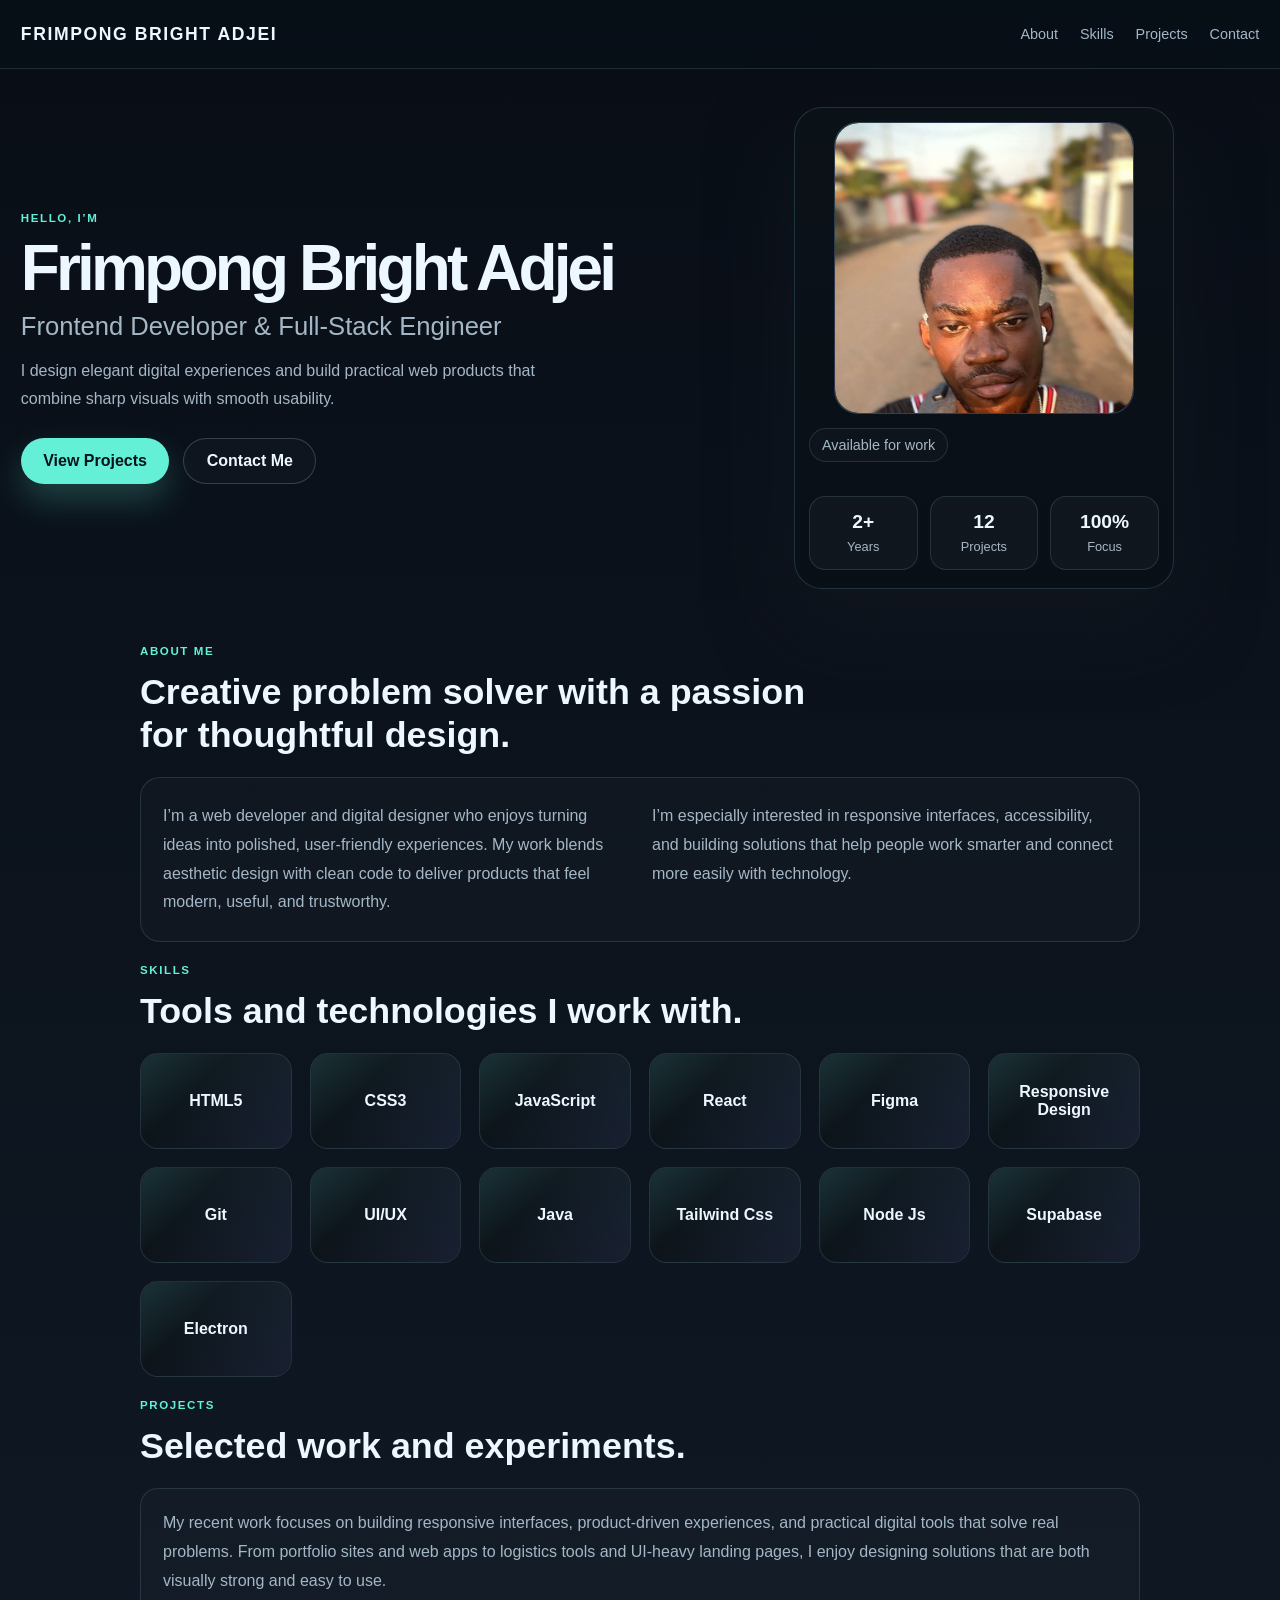
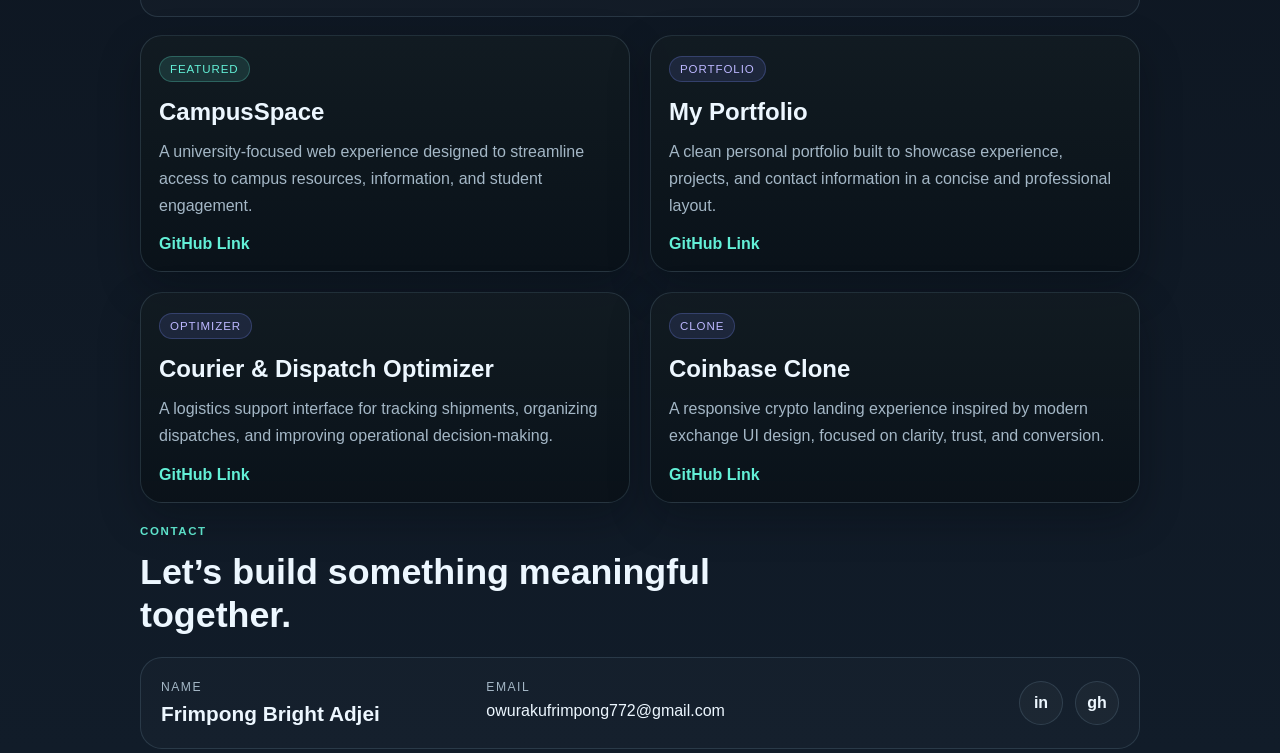
==== WEB DEVELOPMENT & DESIGNING-LEVEL1/TASK2-PORTFOLIO/index.html @ 3b3bf9d5 "Add initial HTML and CSS files for portfolio website" ====
<!doctype html>
<html lang="en">
  <head>
    <meta charset="UTF-8" />
    <meta name="viewport" content="width=device-width, initial-scale=1.0" />
    <title>Frimpong Bright Adjei | Portfolio</title>
    <meta
      name="description"
      content="Personal portfolio website showcasing skills, projects, and contact information."
    />
    <link rel="stylesheet" href="styles.css" />
  </head>

  <body>
    <div class="page-shell">
      <header class="site-header">
        <nav class="nav container" aria-label="Main navigation">
          <a href="#top" class="brand">Frimpong Bright Adjei</a>
          <div class="nav-links">
            <a href="#about">About</a>
            <a href="#skills">Skills</a>
            <a href="#projects">Projects</a>
            <a href="#contact">Contact</a>
          </div>
        </nav>
      </header>

      <main id="top">
        <section class="hero container section-spacing">
          <div class="hero-copy">
            <p class="eyebrow">Hello, I’m</p>
            <h1>Frimpong Bright Adjei</h1>
            <h2>Frontend Developer &amp; Full-Stack Engineer</h2>
            <p class="hero-text">
              I design elegant digital experiences and build practical web
              products that combine sharp visuals with smooth usability.
            </p>
            <div class="cta-group">
              <a class="primary-btn" href="#projects">View Projects</a>
              <a class="secondary-btn" href="#contact">Contact Me</a>
            </div>
          </div>

          <div class="hero-visual" aria-label="Profile preview">
            <div class="profile-card">
              <div class="avatar-frame">
                <img
                  class="avatar"
                  src="./assets/my picture.jpeg"
                  alt="Frimpong Bright Adjei portrait"
                />
              </div>

              <div class="status-row">Available for work</div>

              <div class="mini-stats">
                <div>
                  <strong>2+</strong>
                  <span>Years</span>
                </div>
                <div>
                  <strong>12</strong>
                  <span>Projects</span>
                </div>
                <div>
                  <strong>100%</strong>
                  <span>Focus</span>
                </div>
              </div>
            </div>
          </div>
        </section>

        <section id="about" class="container section-spacing">
          <div class="section-heading">
            <p class="eyebrow">About Me</p>
            <h3>
              Creative problem solver with a passion for thoughtful design.
            </h3>
          </div>
          <div class="about-content">
            <p>
              I’m a web developer and digital designer who enjoys turning ideas
              into polished, user-friendly experiences. My work blends aesthetic
              design with clean code to deliver products that feel modern,
              useful, and trustworthy.
            </p>
            <p>
              I’m especially interested in responsive interfaces, accessibility,
              and building solutions that help people work smarter and connect
              more easily with technology.
            </p>
          </div>
        </section>

        <section id="skills" class="container section-spacing">
          <div class="section-heading">
            <p class="eyebrow">Skills</p>
            <h3>Tools and technologies I work with.</h3>
          </div>

          <div class="skills-grid">
            <div class="skill-card"><span>HTML5</span></div>
            <div class="skill-card"><span>CSS3</span></div>
            <div class="skill-card"><span>JavaScript</span></div>
            <div class="skill-card"><span>React</span></div>
            <div class="skill-card"><span>Figma</span></div>
            <div class="skill-card"><span>Responsive Design</span></div>
            <div class="skill-card"><span>Git</span></div>
            <div class="skill-card"><span>UI/UX</span></div>
            <div class="skill-card"><span>Java</span></div>
            <div class="skill-card"><span>Tailwind Css</span></div>
            <div class="skill-card"><span>Node Js</span></div>
            <div class="skill-card"><span>Supabase</span></div>
            <div class="skill-card"><span>Electron</span></div>
          </div>
        </section>

        <section id="projects" class="container section-spacing">
          <div class="section-heading">
            <p class="eyebrow">Projects</p>
            <h3>Selected work and experiments.</h3>
          </div>

          <div class="project-summary">
            <p>
              My recent work focuses on building responsive interfaces,
              product-driven experiences, and practical digital tools that solve
              real problems. From portfolio sites and web apps to logistics
              tools and UI-heavy landing pages, I enjoy designing solutions that
              are both visually strong and easy to use.
            </p>
          </div>

          <div class="projects-grid">
            <article class="project-card">
              <div class="project-badge">Featured</div>
              <h4>CampusSpace</h4>
              <p>
                A university-focused web experience designed to streamline
                access to campus resources, information, and student engagement.
              </p>
              <a
                href="https://github.com/Bright708/CampusSapce"
                target="_blank"
                rel="noreferrer"
                >GitHub Link</a
              >
            </article>

            <article class="project-card">
              <div class="project-badge alt">Portfolio</div>
              <h4>My Portfolio</h4>
              <p>
                A clean personal portfolio built to showcase experience,
                projects, and contact information in a concise and professional
                layout.
              </p>
              <a
                href="https://github.com/Bright708/My-Portfolio"
                target="_blank"
                rel="noreferrer"
                >GitHub Link</a
              >
            </article>

            <article class="project-card">
              <div class="project-badge alt">Optimizer</div>
              <h4>Courier &amp; Dispatch Optimizer</h4>
              <p>
                A logistics support interface for tracking shipments, organizing
                dispatches, and improving operational decision-making.
              </p>
              <a
                href="https://github.com/Bright708/Ghana-Smart-Courier-Dispatch-Optimizer-GSCDO-"
                target="_blank"
                rel="noreferrer"
                >GitHub Link</a
              >
            </article>

            <article class="project-card">
              <div class="project-badge alt">Clone</div>
              <h4>Coinbase Clone</h4>
              <p>
                A responsive crypto landing experience inspired by modern
                exchange UI design, focused on clarity, trust, and conversion.
              </p>
              <a
                href="https://github.com/Bright708/22235616_Course_IA_Coinbase-Clone"
                target="_blank"
                rel="noreferrer"
                >GitHub Link</a
              >
            </article>
          </div>
        </section>

        <section id="contact" class="container section-spacing">
          <div class="section-heading">
            <p class="eyebrow">Contact</p>
            <h3>Let’s build something meaningful together.</h3>
          </div>

          <div class="contact-card">
            <div>
              <p class="label">Name</p>
              <h4>Frimpong Bright Adjei</h4>
            </div>
            <div>
              <p class="label">Email</p>
              <a href="mailto:owurakufrimpong772@gmail.com"
                >owurakufrimpong772@gmail.com</a
              >
            </div>
            <div class="socials" aria-label="Social media links">
              <a
                href="https://www.linkedin.com/in/bright-frimpong-50668031a"
                target="_blank"
                rel="noreferrer"
                aria-label="LinkedIn"
                >in</a
              >
              <a
                href="https://github.com/Bright708"
                target="_blank"
                rel="noreferrer"
                aria-label="GitHub"
                >gh</a
              >
            </div>
          </div>
        </section>
      </main>
    </div>
  </body>
</html>
---- WEB DEVELOPMENT & DESIGNING-LEVEL1/TASK2-PORTFOLIO/styles.css ----
:root {
  --bg: #071018;
  --bg-soft: #0d1822;
  --panel: rgba(12, 20, 29, 0.9);
  --panel-strong: rgba(18, 29, 38, 0.98);
  --line: rgba(139, 178, 201, 0.18);
  --text: #edf7ff;
  --muted: #a4b7c6;
  --primary: #63f0d7;
  --primary-strong: #4ed2f8;
  --secondary: #7d8cff;
  --highlight: #bcb7ff;
  --shadow: rgba(17, 23, 30, 0.8);
}

* {
  box-sizing: border-box;
  margin: 0;
  padding: 0;
}

html {
  scroll-behavior: smooth;
}

body {
  font-family: "Segoe UI", Tahoma, Geneva, Verdana, sans-serif;
  background: linear-gradient(180deg, #090e16 0%, #111c29 100%);
  color: var(--text);
  min-height: 100vh;
  width: 100%;
}

img {
  max-width: 100%;
  display: block;
}

img,
a {
  -webkit-tap-highlight-color: transparent;
}

a {
  color: inherit;
  text-decoration: none;
}

.page-shell {
  width: 100%;
  margin: 0 auto;
  padding: 0;
}

.container {
  width: min(1000px, calc(100% - 1.5rem));
  padding: 0;
  flex-direction: row;
  margin: 0 auto;
}

.section-spacing {
  padding-top: 18px;
  padding-bottom: 4px;
}

.site-header {
  position: sticky;
  width: 100%;
  top: 0;
  backdrop-filter: blur(18px);
  background: rgba(7, 16, 24, 0.5);
  border-bottom: 1px solid var(--line);
  z-index: 20;
}

.nav {
  width: 100%;
  padding: 0 1.3rem;
  display: flex;
  align-items: center;
  justify-content: space-between;
  min-height: 68px;
}

.brand {
  font-size: 1.1rem;
  font-weight: 700;
  letter-spacing: 0.09em;
  text-transform: uppercase;
}

.nav-links {
  display: flex;
  align-items: center;
  gap: 22px;
  color: var(--muted);
  font-size: 0.9rem;
}

.nav-links a {
  transition: color 0.25s ease;
}

.nav-links a:hover,
.nav-links a:focus-visible {
  color: var(--text);
}

.hero {
  width: 100%;
  padding: 0 1.3rem;
  display: grid;
  grid-template-columns: 1.1fr 0.9fr;
  align-items: center;
  gap: 15px;
  min-height: 62vh;
}

.eyebrow {
  color: var(--primary);
  font-weight: 700;
  letter-spacing: 0.14em;
  text-transform: uppercase;
  font-size: 0.72rem;
  margin-bottom: 14px;
}

.hero-copy h1 {
  font-size: clamp(2.8rem, 5vw, 4.8rem);
  letter-spacing: -0.06em;
  line-height: 0.94;
  margin-bottom: 14px;
}

.hero-copy h2 {
  font-size: clamp(1.15rem, 2vw, 1.9rem);
  color: var(--muted);
  margin-bottom: 16px;
  font-weight: 500;
}

.hero-text {
  max-width: 560px;
  color: var(--muted);
  font-size: 1rem;
  line-height: 1.8;
}

.cta-group {
  display: flex;
  flex-wrap: wrap;
  gap: 14px;
  margin-top: 24px;
}

.primary-btn,
.secondary-btn {
  display: inline-flex;
  align-items: center;
  justify-content: center;
  padding: 0.82rem 1.4rem;
  border-radius: 999px;
  font-weight: 700;
  transition:
    transform 0.25s ease,
    box-shadow 0.25s ease,
    border-color 0.25s ease;
}

.primary-btn {
  background: var(--primary);
  color: #031319;
  box-shadow: 0 16px 32px rgba(99, 240, 215, 0.22);
}

.secondary-btn {
  border: 1px solid rgba(255, 255, 255, 0.18);
  background: rgba(255, 255, 255, 0.02);
}

.primary-btn:hover,
.secondary-btn:hover,
.primary-btn:focus-visible,
.secondary-btn:focus-visible {
  transform: translateY(-2px);
}

.hero-visual {
  display: flex;
  justify-content: center;
}

.profile-card {
  width: min(100%, 380px);
  background: linear-gradient(
    180deg,
    rgba(11, 18, 24, 0.96),
    rgba(9, 16, 22, 0.96)
  );
  border: 1px solid rgba(127, 204, 255, 0.18);
  border-radius: 28px;
  box-shadow: 0 30px 80px var(--shadow);
  padding: 14px 14px 18px;
}

.avatar-frame {
  width: min(100%, 300px);
  margin: 0 auto 14px;
  border-radius: 24px;
  overflow: hidden;
  border: 1px solid rgba(255, 255, 255, 0.08);
  background: linear-gradient(
    135deg,
    rgba(99, 240, 215, 0.18),
    rgba(125, 140, 255, 0.18)
  );
  box-shadow: inset 0 0 0 1px rgba(255, 255, 255, 0.04);
}

.avatar {
  width: 100%;
  height: 290px;
  object-fit: cover;
  object-position: center 20%;
  display: block;
  border-radius: 24px;
  background: #0b1117;
}

.status-row {
  display: inline-flex;
  align-items: center;
  gap: 10px;
  font-size: 0.9rem;
  color: var(--muted);
  padding: 8px 12px;
  border-radius: 999px;
  background: rgba(255, 255, 255, 0.02);
  border: 1px solid var(--line);
  margin: 0 auto 16px;
}

.dot {
  width: 10px;
  height: 10px;
  border-radius: 50%;
  display: inline-block;
}

.dot.green {
  background: var(--primary);
  box-shadow: 0 0 12px rgba(99, 240, 215, 0.9);
}

.mini-stats {
  display: grid;
  grid-template-columns: repeat(3, 1fr);
  gap: 12px;
  margin-top: 18px;
}

.mini-stats div {
  background: rgba(255, 255, 255, 0.03);
  border: 1px solid var(--line);
  border-radius: 16px;
  padding: 14px 12px;
  text-align: center;
}

.mini-stats strong {
  display: block;
  font-size: 1.2rem;
  margin-bottom: 4px;
}

.mini-stats span {
  color: var(--muted);
  font-size: 0.8rem;
}

.section-heading {
  margin-bottom: 20px;
}

.section-heading h3 {
  max-width: 680px;
  font-size: clamp(1.8rem, 2.8vw, 2.5rem);
  line-height: 1.2;
}

.about-content {
  display: grid;
  grid-template-columns: repeat(2, minmax(0, 1fr));
  gap: 24px;
  background: rgba(255, 255, 255, 0.02);
  border: 1px solid var(--line);
  border-radius: 20px;
  padding: 24px 22px;
}

.about-content p {
  color: var(--muted);
  line-height: 1.8;
  font-size: 1rem;
}

.skills-grid {
  display: grid;
  grid-template-columns: repeat(auto-fit, minmax(150px, 1fr));
  gap: 18px;
}

.skill-card {
  position: relative;
  padding: 22px 18px;
  border-radius: 18px;
  background: linear-gradient(
    180deg,
    rgba(18, 28, 35, 0.94),
    rgba(12, 19, 24, 0.92)
  );
  border: 1px solid var(--line);
  text-align: center;
  font-weight: 700;
  color: var(--text);
  min-height: 96px;
  display: grid;
  place-items: center;
  transition:
    transform 0.25s ease,
    border-color 0.25s ease;
}

.skill-card::before {
  content: "";
  position: absolute;
  inset: 0;
  border-radius: inherit;
  background: linear-gradient(
    135deg,
    rgba(99, 240, 215, 0.12),
    transparent 36%,
    rgba(125, 140, 255, 0.12)
  );
  opacity: 0.9;
}

.skill-card span {
  position: relative;
  z-index: 1;
}

.skill-card:hover {
  transform: translateY(-4px);
  border-color: rgba(99, 240, 215, 0.5);
}

.project-summary {
  margin-bottom: 18px;
  background: rgba(255, 255, 255, 0.02);
  border: 1px solid var(--line);
  border-radius: 18px;
  padding: 20px 22px;
}

.project-summary p {
  color: var(--muted);
  line-height: 1.8;
  font-size: 1rem;
}

.projects-grid {
  display: grid;
  grid-template-columns: repeat(2, minmax(0, 1fr));
  gap: 20px;
}

.project-card {
  position: relative;
  background: linear-gradient(
    180deg,
    rgba(18, 27, 34, 0.96),
    rgba(10, 18, 25, 0.94)
  );
  border: 1px solid var(--line);
  border-radius: 22px;
  padding: 20px 18px 18px;
  box-shadow: 0 16px 42px rgba(2, 8, 12, 0.28);
}

.project-badge {
  display: inline-block;
  padding: 6px 10px;
  border-radius: 999px;
  background: rgba(99, 240, 215, 0.12);
  color: var(--primary);
  border: 1px solid rgba(99, 240, 215, 0.25);
  font-size: 0.72rem;
  letter-spacing: 0.08em;
  text-transform: uppercase;
  margin-bottom: 16px;
}

.project-badge.alt {
  background: rgba(125, 140, 255, 0.12);
  color: var(--highlight);
  border-color: rgba(125, 140, 255, 0.25);
}

.project-card h4 {
  font-size: 1.5rem;
  margin-bottom: 12px;
}

.project-card p {
  color: var(--muted);
  line-height: 1.7;
  margin-bottom: 16px;
}

.project-card a {
  color: var(--primary);
  font-weight: 700;
}

.contact-card {
  display: grid;
  grid-template-columns: repeat(3, minmax(0, 1fr));
  gap: 18px;
  background: rgba(255, 255, 255, 0.02);
  border: 1px solid var(--line);
  border-radius: 22px;
  padding: 22px 20px;
}

.label {
  color: var(--muted);
  font-size: 0.76rem;
  text-transform: uppercase;
  letter-spacing: 0.12em;
  margin-bottom: 8px;
}

.contact-card h4 {
  font-size: 1.3rem;
}

.contact-card a {
  color: var(--text);
}

.socials {
  display: flex;
  align-items: center;
  justify-content: end;
  gap: 12px;
}

.socials a {
  width: 44px;
  height: 44px;
  border-radius: 50%;
  display: grid;
  place-items: center;
  background: rgba(255, 255, 255, 0.03);
  border: 1px solid var(--line);
  font-weight: 800;
  transition:
    transform 0.25s ease,
    border-color 0.25s ease;
}

.socials a:hover,
.socials a:focus-visible {
  transform: translateY(-2px);
  border-color: rgba(99, 240, 215, 0.5);
}

@media (min-width: 1281px) {
  .page-shell {
    min-width: 1280px;
  }
}

@media (max-width: 820px) {
  .page-shell {
    min-width: 0;
  }
  .hero {
    grid-template-columns: 1fr;
    text-align: center;
    min-height: auto;
  }
  .hero-copy {
    order: 1;
  }
  .hero-visual {
    order: 0;
  }
  .cta-group {
    justify-content: center;
  }
  .about-content,
  .projects-grid,
  .contact-card {
    grid-template-columns: 1fr;
  }
  .socials {
    justify-content: center;
  }
  .status-row {
    margin-left: auto;
    margin-right: auto;
  }
}

@media (max-width: 520px) {
  .page-shell {
    min-width: 0;
    padding-left: 0;
    padding-right: 0;
  }
  .container {
    width: min(100%, calc(100% - 0.75rem));
  }
  .nav {
    flex-direction: column;
    justify-content: center;
    gap: 10px;
    padding: 16px 0;
  }
  .nav-links {
    gap: 12px;
    font-size: 0.8rem;
    flex-wrap: wrap;
    justify-content: center;
  }
  .hero-copy h1 {
    font-size: 2.4rem;
  }
  .section-spacing {
    padding-top: 36px;
  }
  .profile-card,
  .about-content,
  .contact-card,
  .project-card,
  .project-summary {
    padding-left: 16px;
    padding-right: 16px;
  }
  .avatar {
    height: 230px;
    object-position: center 18%;
  }
}
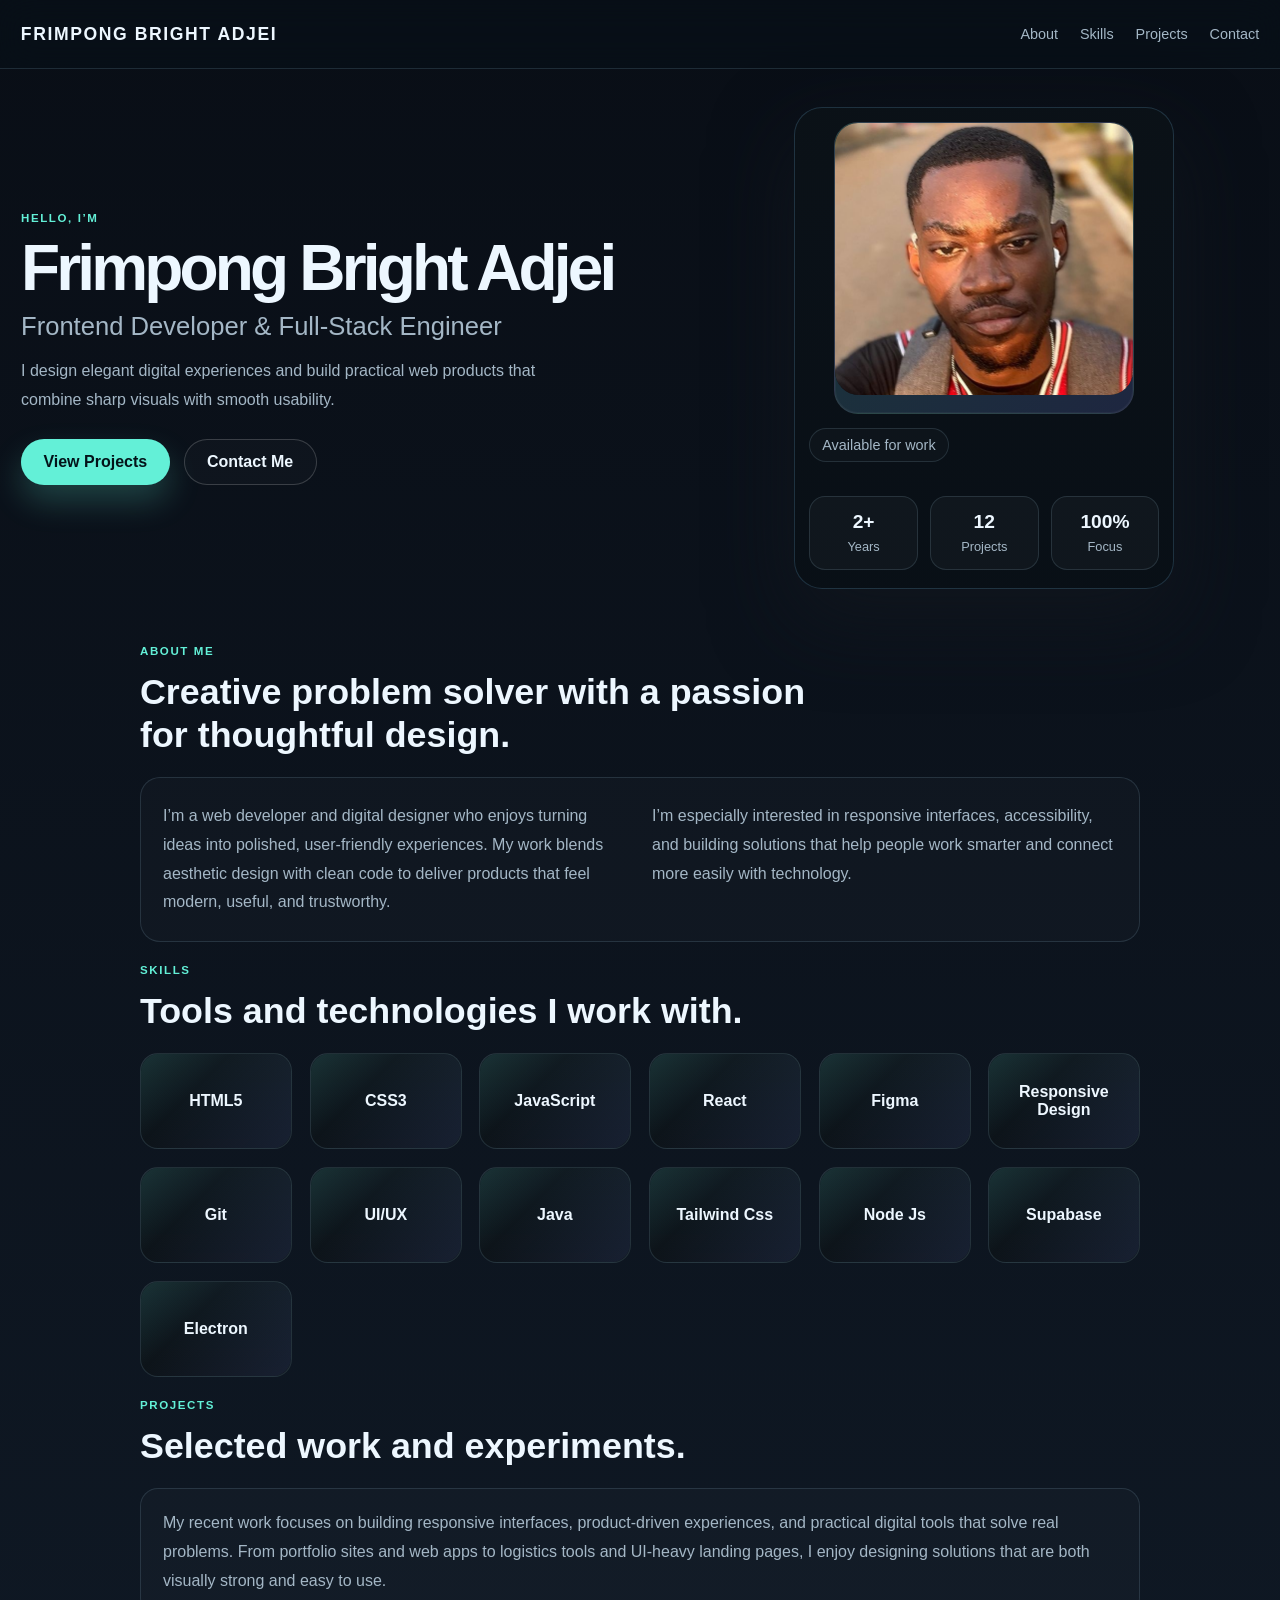
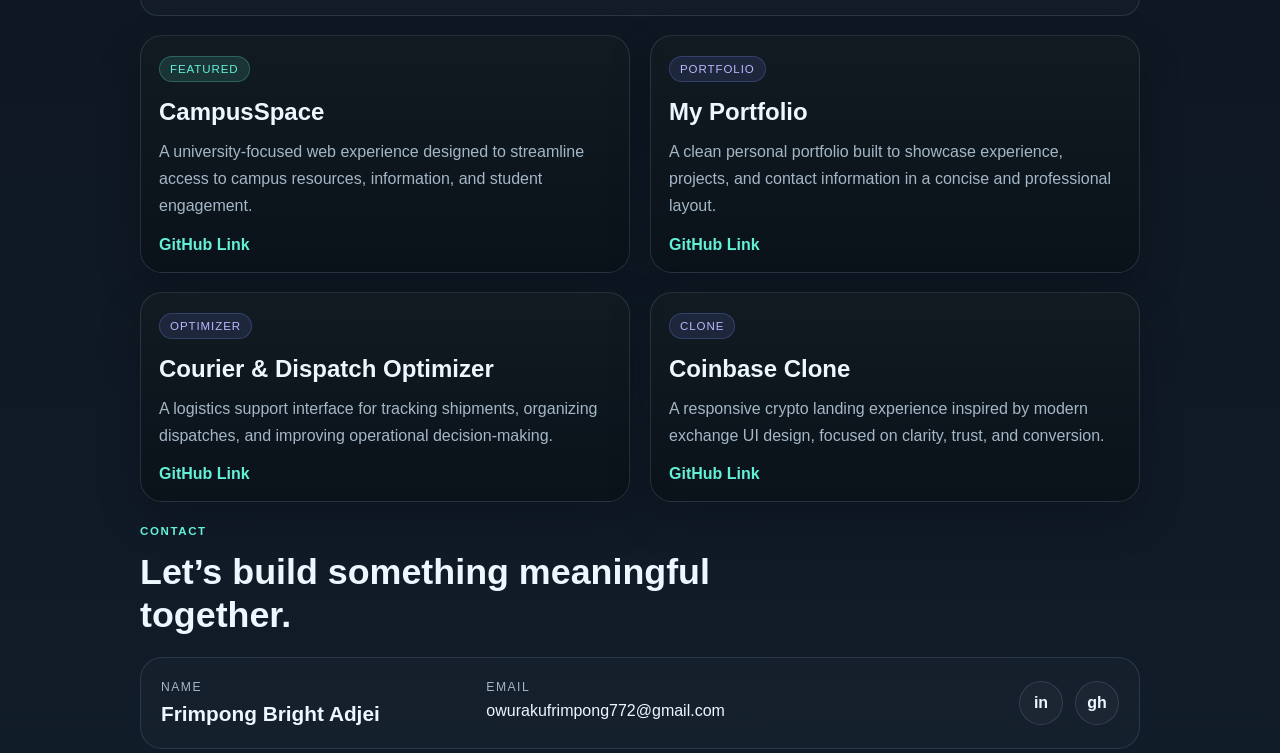
==== commit f3d4bd7a: "Refactor portfolio assets and enhance reveal animations for improved user experience" ====
--- a/WEB DEVELOPMENT & DESIGNING-LEVEL1/TASK2-PORTFOLIO/index.html
+++ b/WEB DEVELOPMENT & DESIGNING-LEVEL1/TASK2-PORTFOLIO/index.html
@@ -27,7 +27,7 @@
 
       <main id="top">
         <section class="hero container section-spacing">
-          <div class="hero-copy">
+          <div class="hero-copy reveal">
             <p class="eyebrow">Hello, I’m</p>
             <h1>Frimpong Bright Adjei</h1>
             <h2>Frontend Developer &amp; Full-Stack Engineer</h2>
@@ -41,12 +41,15 @@
             </div>
           </div>
 
-          <div class="hero-visual" aria-label="Profile preview">
+          <div
+            class="hero-visual reveal reveal-delay-1"
+            aria-label="Profile preview"
+          >
             <div class="profile-card">
               <div class="avatar-frame">
                 <img
                   class="avatar"
-                  src="./assets/my picture.jpeg"
+                  src="./assets/my picture_.jpeg"
                   alt="Frimpong Bright Adjei portrait"
                 />
               </div>
@@ -72,13 +75,13 @@
         </section>
 
         <section id="about" class="container section-spacing">
-          <div class="section-heading">
+          <div class="section-heading reveal">
             <p class="eyebrow">About Me</p>
             <h3>
               Creative problem solver with a passion for thoughtful design.
             </h3>
           </div>
-          <div class="about-content">
+          <div class="about-content reveal reveal-delay-1">
             <p>
               I’m a web developer and digital designer who enjoys turning ideas
               into polished, user-friendly experiences. My work blends aesthetic
@@ -94,35 +97,57 @@
         </section>
 
         <section id="skills" class="container section-spacing">
-          <div class="section-heading">
+          <div class="section-heading reveal">
             <p class="eyebrow">Skills</p>
             <h3>Tools and technologies I work with.</h3>
           </div>
 
           <div class="skills-grid">
-            <div class="skill-card"><span>HTML5</span></div>
-            <div class="skill-card"><span>CSS3</span></div>
-            <div class="skill-card"><span>JavaScript</span></div>
-            <div class="skill-card"><span>React</span></div>
-            <div class="skill-card"><span>Figma</span></div>
-            <div class="skill-card"><span>Responsive Design</span></div>
-            <div class="skill-card"><span>Git</span></div>
-            <div class="skill-card"><span>UI/UX</span></div>
-            <div class="skill-card"><span>Java</span></div>
-            <div class="skill-card"><span>Tailwind Css</span></div>
-            <div class="skill-card"><span>Node Js</span></div>
-            <div class="skill-card"><span>Supabase</span></div>
-            <div class="skill-card"><span>Electron</span></div>
+            <div class="skill-card reveal"><span>HTML5</span></div>
+            <div class="skill-card reveal reveal-delay-1">
+              <span>CSS3</span>
+            </div>
+            <div class="skill-card reveal reveal-delay-2">
+              <span>JavaScript</span>
+            </div>
+            <div class="skill-card reveal reveal-delay-3">
+              <span>React</span>
+            </div>
+            <div class="skill-card reveal reveal-delay-1">
+              <span>Figma</span>
+            </div>
+            <div class="skill-card reveal reveal-delay-2">
+              <span>Responsive Design</span>
+            </div>
+            <div class="skill-card reveal reveal-delay-3"><span>Git</span></div>
+            <div class="skill-card reveal reveal-delay-1">
+              <span>UI/UX</span>
+            </div>
+            <div class="skill-card reveal reveal-delay-2">
+              <span>Java</span>
+            </div>
+            <div class="skill-card reveal reveal-delay-3">
+              <span>Tailwind Css</span>
+            </div>
+            <div class="skill-card reveal reveal-delay-1">
+              <span>Node Js</span>
+            </div>
+            <div class="skill-card reveal reveal-delay-2">
+              <span>Supabase</span>
+            </div>
+            <div class="skill-card reveal reveal-delay-3">
+              <span>Electron</span>
+            </div>
           </div>
         </section>
 
         <section id="projects" class="container section-spacing">
-          <div class="section-heading">
+          <div class="section-heading reveal">
             <p class="eyebrow">Projects</p>
             <h3>Selected work and experiments.</h3>
           </div>
 
-          <div class="project-summary">
+          <div class="project-summary reveal reveal-delay-1">
             <p>
               My recent work focuses on building responsive interfaces,
               product-driven experiences, and practical digital tools that solve
@@ -133,7 +158,7 @@
           </div>
 
           <div class="projects-grid">
-            <article class="project-card">
+            <article class="project-card reveal">
               <div class="project-badge">Featured</div>
               <h4>CampusSpace</h4>
               <p>
@@ -148,7 +173,7 @@
               >
             </article>
 
-            <article class="project-card">
+            <article class="project-card reveal reveal-delay-1">
               <div class="project-badge alt">Portfolio</div>
               <h4>My Portfolio</h4>
               <p>
@@ -164,7 +189,7 @@
               >
             </article>
 
-            <article class="project-card">
+            <article class="project-card reveal reveal-delay-2">
               <div class="project-badge alt">Optimizer</div>
               <h4>Courier &amp; Dispatch Optimizer</h4>
               <p>
@@ -179,7 +204,7 @@
               >
             </article>
 
-            <article class="project-card">
+            <article class="project-card reveal reveal-delay-3">
               <div class="project-badge alt">Clone</div>
               <h4>Coinbase Clone</h4>
               <p>
@@ -197,12 +222,12 @@
         </section>
 
         <section id="contact" class="container section-spacing">
-          <div class="section-heading">
+          <div class="section-heading reveal">
             <p class="eyebrow">Contact</p>
             <h3>Let’s build something meaningful together.</h3>
           </div>
 
-          <div class="contact-card">
+          <div class="contact-card reveal reveal-delay-1">
             <div>
               <p class="label">Name</p>
               <h4>Frimpong Bright Adjei</h4>
@@ -233,5 +258,25 @@
         </section>
       </main>
     </div>
+    <script>
+      const revealItems = document.querySelectorAll(".reveal");
+
+      const revealObserver = new IntersectionObserver(
+        (entries) => {
+          entries.forEach((entry) => {
+            if (entry.isIntersecting) {
+              entry.target.classList.add("visible");
+              revealObserver.unobserve(entry.target);
+            }
+          });
+        },
+        {
+          threshold: 0.15,
+          rootMargin: "0px 0px -25px 0px",
+        },
+      );
+
+      revealItems.forEach((item) => revealObserver.observe(item));
+    </script>
   </body>
 </html>
--- a/WEB DEVELOPMENT & DESIGNING-LEVEL1/TASK2-PORTFOLIO/styles.css
+++ b/WEB DEVELOPMENT & DESIGNING-LEVEL1/TASK2-PORTFOLIO/styles.css
@@ -222,7 +222,8 @@
   width: 100%;
   height: 290px;
   object-fit: cover;
-  object-position: center 20%;
+  object-position: center top;
+  transform: translateY(-18px);
   display: block;
   border-radius: 24px;
   background: #0b1117;
@@ -477,6 +478,100 @@
   border-color: rgba(99, 240, 215, 0.5);
 }
 
+.reveal {
+  opacity: 0;
+  transform: translateY(28px);
+  transition:
+    opacity 0.8s cubic-bezier(0.22, 1, 0.36, 1),
+    transform 0.8s cubic-bezier(0.22, 1, 0.36, 1);
+  will-change: opacity, transform;
+}
+
+.reveal-delay-1 {
+  transition-delay: 0.12s;
+}
+
+.reveal-delay-2 {
+  transition-delay: 0.2s;
+}
+
+.reveal-delay-3 {
+  transition-delay: 0.28s;
+}
+
+.reveal.visible {
+  opacity: 1;
+  transform: translateY(0);
+}
+
+@keyframes fadeUp {
+  from {
+    opacity: 0;
+    transform: translateY(28px);
+  }
+  to {
+    opacity: 1;
+    transform: translateY(0);
+  }
+}
+
+.hero-copy,
+.hero-visual,
+.profile-card,
+.skill-card,
+.project-card,
+.contact-card,
+.about-content,
+.section-heading,
+.project-summary {
+  animation: fadeUp 0.8s ease forwards;
+}
+
+.hero-copy {
+  animation-delay: 0.12s;
+}
+
+.hero-visual {
+  animation-delay: 0.2s;
+}
+
+.profile-card {
+  animation-delay: 0.28s;
+}
+
+.skill-card {
+  animation-delay: 0.12s;
+}
+
+.project-card {
+  animation-delay: 0.16s;
+}
+
+.contact-card {
+  animation-delay: 0.18s;
+}
+
+.about-content,
+.section-heading,
+.project-summary {
+  animation-delay: 0.14s;
+}
+
+.primary-btn,
+.secondary-btn,
+.nav-links a,
+.socials a,
+.skill-card,
+.project-card,
+.profile-card,
+.contact-card {
+  transition:
+    transform 0.25s ease,
+    box-shadow 0.25s ease,
+    border-color 0.25s ease,
+    opacity 0.35s ease;
+}
+
 @media (min-width: 1281px) {
   .page-shell {
     min-width: 1280px;
@@ -552,6 +647,7 @@
   }
   .avatar {
     height: 230px;
-    object-position: center 18%;
-  }
-}
+    object-position: center top;
+    transform: translateY(-10px);
+  }
+}
